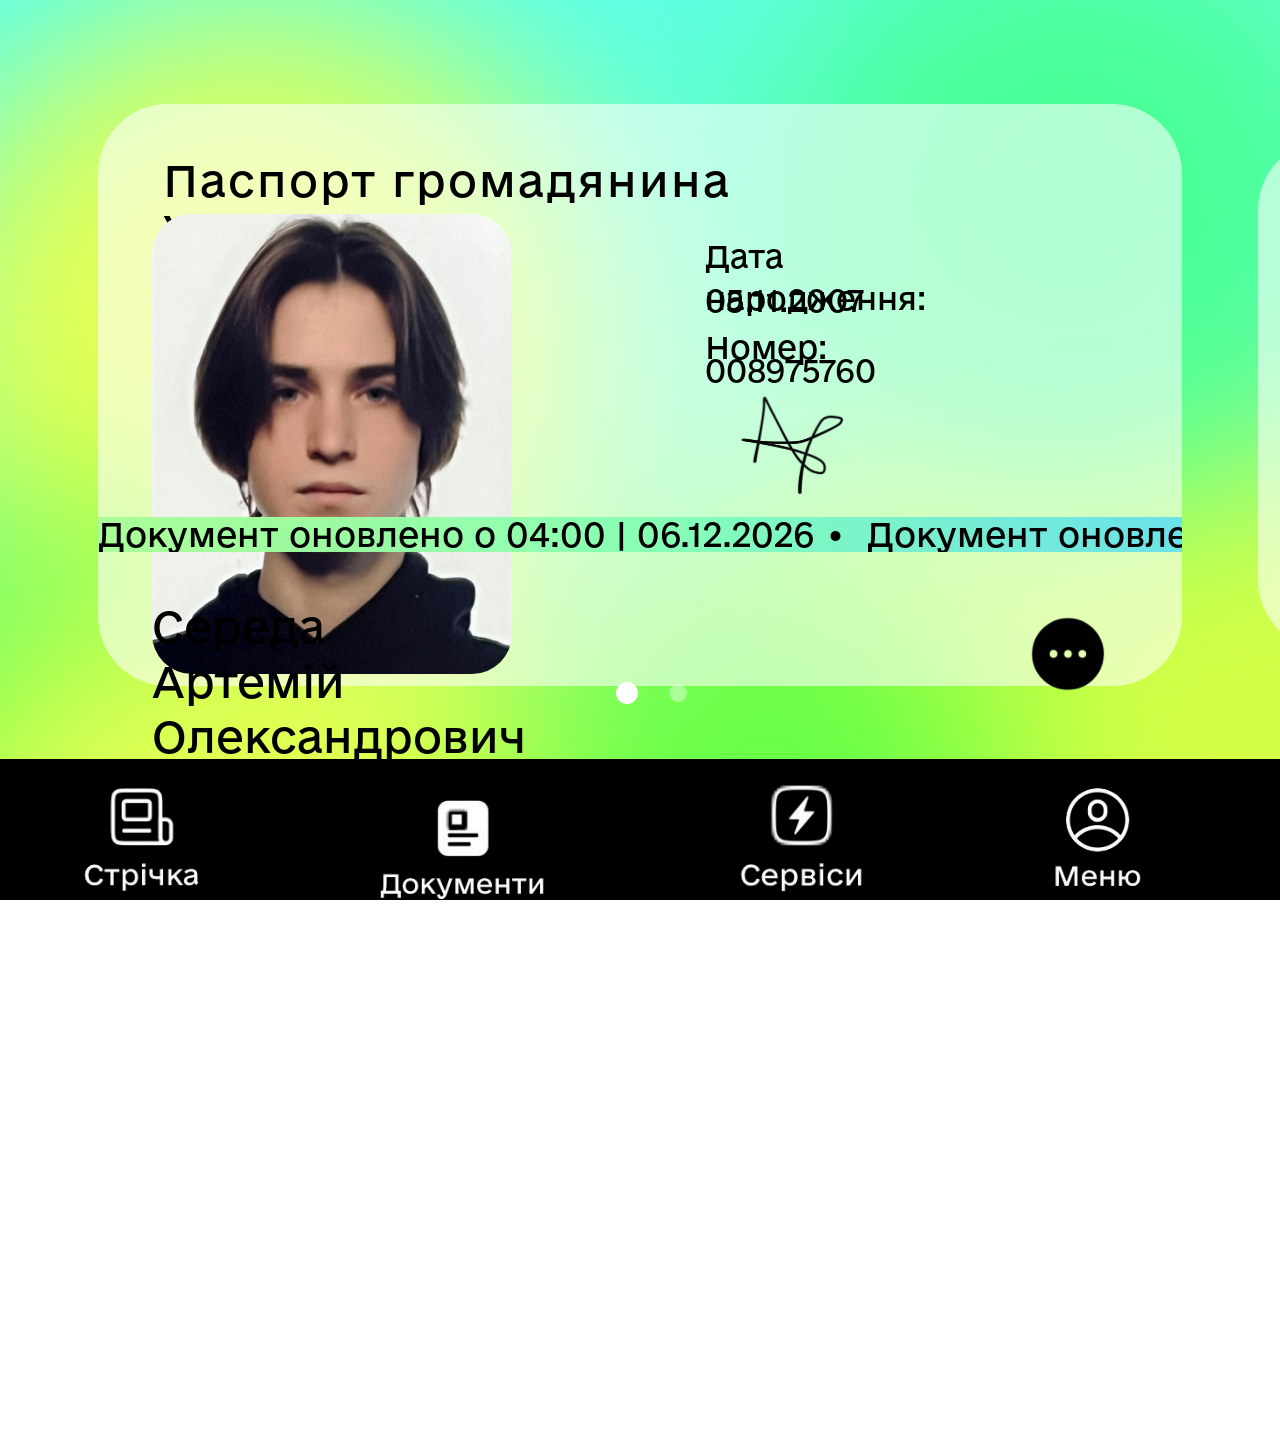
==== index.html @ 856f073b "Add files via upload" ====
<!DOCTYPE html>
<html lang="ru">
<head>
<meta charset="UTF-8">
<link rel="stylesheet" href="style.css">
<link rel="icon" type="image/png" href="unnamed.jpg">
<link rel="apple-touch-icon" href="unnamed.jpg">
<meta name="viewport" content="width=device-width, initial-scale=0.4, maximum-scale=0.4, user-scalable=no">
<script src="scripts.js"></script>
<link rel="manifest" href="manifest.json">
</head>
<body>

  <div class="orbit orbit1">
  <div class="blob blob1"></div>
</div>
<div class="orbit orbit2">
  <div class="blob blob2"></div>
</div>
<div class="orbit orbit3">
  <div class="blob blob3"></div>
</div>
<div class="orbit orbit4">
  <div class="blob blob4"></div>
</div>
<div class="orbit orbit5">
  <div class="blob blob5"></div>
</div>
<div class="orbit orbit6">
  <div class="blob blob6"></div>
</div>

<div class="container-document front">
      <h1>Паспорт громадянина<br>України</h1>
      <img src="images.jpg">
      <p>Дата<br>народження:</p>
      <p class="date">05.11.2007</p>
      <p class="number">Номер:</p>
      <p class="numbero">008975760</p>
      <div class="container-diisnosti">
         <div class="marquee" id="marquee">
        </div>
        </div>
        <img class="pidpis" src="pidpis.png">
      <p class="PIB">Середа<br>Артемiй<br>Олександрович</p>
      <button class="options"></button>
      </div>
    <div class="container-document-2 back">
        <p class="code-text">Код діятиме ще <span id="timer">3:00</span> хв</p>
        <img class="qrcode" src="qrcode.png">
        <button class="qr-button"></button>
        <button class="strih-button"></button>
    </div>

        
    
    <div class="container-document-3">
      <h1 class="platnik">Картка платника<br>податкiв</h1>
      <h2 class="RNOKPP">РНОКПП</h2>
      <p class="PIB-platnik">Середа<br>Артемiй<br>Олександрович</p>
      <p class="date-birthday">Дата народження:<br>
      05.11.2007</p>
      <div class="container-diisnosti2">
         <div class="marquee2" id="marquee2">
        </div>
        </div>
      <p class="NumberRnokpp">3987608613</p>
      <button class="copy-paste"></button>
      <button class="options"></button>
    </div>
    <div class="container-document-4 back">
        <p class="code-text">Код діятиме ще <span id="timer">3:00</span> хв</p>
        <img class="qrcode" src="qrcode.png">
        <button class="qr-button"></button>
        <button class="strih-button"></button>
    </div>

  <div class="circle"></div>
  <div class="circle2"></div>

  <div class="down-bar">
    <img class="strichka" src="strichka.png">
    <img class="document" src="document.png">
    <img class="services" src="services.png">
    <img class="menus" src="menus.png">
  </div>

</body>
</html>
---- style.css ----
@font-face {
  font-family: "E-Ukraine-Regular";
  src: url("./e-Ukraine-Regular.otf") format("opentype");
  font-weight: normal;
  font-style: normal;
}

@font-face {
  font-family: "E-Ukraine-Bold";
  src: url("./e-Ukraine-Bold.otf") format("opentype");
  font-weight: normal;
  font-style: normal;
}

@font-face {
  font-family: "E-Ukraine-Medium";
  src: url("./e-Ukraine-Medium.otf") format("opentype");
  font-weight: normal;
  font-style: normal;
}

@font-face {
  font-family: "E-Ukraine-Thin";
  src: url("./e-Ukraine-Thin.otf") format("opentype");
  font-weight: normal;
  font-style: normal;
}

html, body {
  margin: 0;
  padding: 0;
  width: 100vw;
  height: 100vh;
  overflow: hidden;
  display: flex;
  justify-content: center;
  align-items: center;
  perspective: 25000px;
  background-attachment: fixed;
  background-size: cover;
  white-space: nowrap;

  /* Стартовый фон */
  background: linear-gradient(160deg, #57fff4, #6bffce, #65e0ff);
  animation: gradientFlow 15s ease-in-out infinite alternate;
}

body.screen-2 .container-document,
body.screen-2 .container-document-2 {
  transform: translateX(-120%);
  opacity: 0;
  pointer-events: none;
}

/* Третий въезжает и становится как обычный документ */
body.screen-2 .container-document-3 {
  right: 10%;      /* ставим по центру, подгони при необходимости */
  top: 11.5%;
  height: 58%;     /* как у остальных */
  opacity: 1;
}

/* ---- МЯГКИЙ ФОН КАК В ДІЇ ---- */
body::before {
  content: "";
  position: fixed;
  inset: 0;
  z-index: -1;
  background: inherit; /* повторяет фон body */
  filter: blur(2px);
  opacity: 0.9;
  animation: huePulse 20s linear infinite alternate;
}

/* Анимация плавного движения фона */
@keyframes gradientFlow {
  0% {
    background-position: 0% 50%;
    background: linear-gradient(160deg, #57fff4, #6bffce, #65e0ff);
  }
  50% {
    background-position: 100% 50%;
    background: linear-gradient(160deg, #6bffce, #65e0ff, #57fff4);
  }
  100% {
    background-position: 0% 50%;
    background: linear-gradient(160deg, #65e0ff, #57fff4, #6bffce);
  }
}

/* Едва заметное “дыхание” цвета */
@keyframes huePulse {
  0%   { filter: hue-rotate(0deg) brightness(1); }
  50%  { filter: hue-rotate(15deg) brightness(1.05); }
  100% { filter: hue-rotate(-15deg) brightness(1); }
}

/* ---- БЛОБЫ ---- */
.blob {
  position: absolute;
  border-radius: 50%;
  filter: blur(100px);
  opacity: 1;
  animation: moveRandom 10s ease-in-out infinite;
}

/* Размеры, цвета, отдельная цветовая анимация у каждого */
.blob1 { width: 700px; height: 700px; background: #e3ff54; top: 0%; left: -8%;  animation: moveRandom 22s ease-in-out infinite, colorShift1 30s ease-in-out infinite; }
.blob2 { width: 700px; height: 700px; background: #5eff49; top: 60%; left: -20%; animation: moveRandom 25s ease-in-out infinite, colorShift2 28s ease-in-out infinite; }
.blob3 { width: 1000px; height: 1000px; background: #d4ff46; top: 40%; left: 50%; animation: moveRandom 28s ease-in-out infinite, colorShift3 35s ease-in-out infinite; }
.blob4 { width: 900px; height: 900px; background: #e3ff54; top: 60%; left: -10%; animation: moveRandom 26s ease-in-out infinite, colorShift4 32s ease-in-out infinite; }
.blob5 { width: 600px; height: 600px; background: #49ff95; top: -10%; left: 60%; animation: moveRandom 30s ease-in-out infinite, colorShift5 37s ease-in-out infinite; }
.blob6 { width: 500px; height: 500px; background: #66ff47; top: 60%; left: 40%; animation: moveRandom 32s ease-in-out infinite, colorShift6 39s ease-in-out infinite; }

/* ---- Анимация движения ---- */
@keyframes moveRandom {
  0%   { transform: translate(0, 0) scale(1); }
  20%  { transform: translate(50px, -100px) scale(1.1); }
  40%  { transform: translate(-80px, 60px) scale(0.9); }
  60%  { transform: translate(120px, 100px) scale(1.15); }
  80%  { transform: translate(-100px, -80px) scale(1.05); }
  100% { transform: translate(0, 0) scale(1); }
}

/* ---- Независимые цветовые циклы (мягко-красочные версии) ---- */
@keyframes colorShift1 {
  0% { background-color: #f6ff94; }
  25% { background-color: #c7f7ff; }
  50% { background-color: #93d7ff; }
  75% { background-color: #b6ffda; }
  90% { background-color: #e3c6ff; }
  100% { background-color: #f6ff94; }
}

@keyframes colorShift2 {
  0% { background-color: #b7ff9f; }
  25% { background-color: #e3c6ff; }
  50% { background-color: #b6ffda; }
  75% { background-color: #c7f7ff; }
  90% { background-color: #7ec3ff; }
  100% { background-color: #b7ff9f; }
}

@keyframes colorShift3 {
  0% { background-color: #f1ff86; }
  25% { background-color: #b6ffda; }
  50% { background-color: #e3c6ff; }
  75% { background-color: #c7f7ff; }
  90% { background-color: #94ffe9; }
  100% { background-color: #f1ff86; }
}

@keyframes colorShift4 {
  0% { background-color: #f6ff94; }
  25% { background-color: #7ec3ff; }
  50% { background-color: #b6ffda; }
  75% { background-color: #c7f7ff; }
  90% { background-color: #e3c6ff; }
  100% { background-color: #f6ff94; }
}

@keyframes colorShift5 {
  0% { background-color: #97ffd1; }
  25% { background-color: #97e0ff; }
  50% { background-color: #c7f7ff; }
  75% { background-color: #b6ffda; }
  90% { background-color: #e3c6ff; }
  100% { background-color: #97ffd1; }
}

@keyframes colorShift6 {
  0% { background-color: #aaff93; }
  25% { background-color: #e3c6ff; }
  50% { background-color: #b6ffda; }
  75% { background-color: #c7f7ff; }
  85% { background-color: #97ffd1; }
  95% { background-color: #d7aaff; }
  100% { background-color: #aaff93; }
}


  .container-document{    
    width: 80%;
    height: 58%;
    margin: auto auto;
    position: absolute;
    top: 11.5%;
    padding: 30px;
    border-radius: 70px;
    background: rgba(255, 255, 255, 0.582);
    backdrop-filter: blur(5px); 
    color: white;
    text-align: left;
    font-family: "E-Ukraine-Regular";
    transform-style: preserve-3d;
    transition: transform 0.7s;
    cursor: pointer;
    backface-visibility: hidden;
  }
  

  .container-document-2{    
    width: 80%;
    height: 58%;
    margin: auto auto;
    position: absolute;
    top: 11.5%;
    padding: 30px;
    border-radius: 70px;
    background: white;
    color: rgb(255, 255, 255);
    font-family: "E-Ukraine-Regular";
    transform-style: preserve-3d;
    transition: transform 0.7s;
    cursor: pointer;
    backface-visibility: hidden;
    justify-content: center;
    align-items: center;
    text-align: center;
  }

.container-document,
.container-document-2,
.container-document-3,
.container-document-4 {
  transition: transform 0.3s ease-in-out, opacity 0.3s ease-in-out, right 0.3s ease-in-out, height 0.3s ease-in-out, top 0.3s ease-in-out;
}


.code-text {
  color: #888;
  font-size: 27px;
  margin-bottom: 10px;
  position: relative;
  top: 5%;
}

.qrcode {
  position: absolute;
  left: 14%;
  top: 16%;
  width: 75%;
  height: 50%;
}

.qr-button {
  width: 160px;
  height: 220px;
  position: absolute;
  top: 75.5%;
  left: 22%;
  background-image: url('qr-button.png');
  background-color: transparent;
  background-size: cover;
  background-position: center; 
  border: none; 
  outline: none; 
}

.strih-button {
  width: 200px;
  height: 240px;
  position: absolute;
  top: 74.8%;
  left: 58%;
  background-image: url('strih-button.png');
  background-color: transparent;
  background-size: cover;
  background-position: center; 
  border: none; 
  outline: none; 
}

.container-document-3 {
  width: 80%;
  height: 50%;
  margin: auto auto;
  position: absolute;
  top: 15.5%;
  right: -83%;          
  padding: 30px;
  border-radius: 70px;
  background: rgba(255, 255, 255, 0.582);
  backdrop-filter: blur(5px); 
  color: white;
  text-align: left;
  font-family: "E-Ukraine-Regular";
  transition: transform 0.7s;
  transform-style: preserve-3d;
  opacity: 1;        
}

.container-document-3 .platnik {
    font-size: 42px;
    margin-bottom: 10px;
    color: #000000;
    position: absolute;
    left: 6%;
    top: 4%;
    letter-spacing: 2px;
    font-weight: 400;
}

.container-document-3 .RNOKPP {
    font-size: 38px;
    margin-bottom: 10px;
    color: #000000;
    position: absolute;
    left: 6%;
    top: 15%;
    letter-spacing: 2px;
    font-weight: 400;
}

.container-document-3 .PIB-platnik {
    font-size: 33px;
    margin-bottom: 10px;
    color: #000000;
    line-height: 1.5;
    position: absolute;
    left: 6%;
    top: 24%;
}

.container-document-3 .date-birthday {
    font-size: 29px;
    margin-bottom: 10px;
    color: #000000;
    line-height: 1.8;
    position: absolute;
    left: 6%;
    top: 40%;
}

.container-document-3 .container-diisnosti2 {
  position: absolute;
  top: 74%;
  left: 0;
  width: 100%;
  height: 6%;
  overflow: hidden; 
  background: linear-gradient(90deg, #abfd97,#4cd480ee, #2ca8c7b8);
  font-family: "E-Ukraine-Regular";
  font-weight: 500;
  display: flex;
  align-items: center;
}

.container-document-3 .marquee2 {
  display: flex;
  white-space: nowrap;
  animation: marquee 10s linear infinite;
}

.marquee2 span {
  font-size: 32px;
  color: #000000;
  padding-right: 20px;
}

.container-document-3 .NumberRnokpp {
    font-size: 70px;
    color: #000000;
    line-height: 1.3;
    position: absolute;
    left: 5%;
    top: 80%;
}

.container-document-3 .copy-paste {
  width: 55px;
  height: 58px;
  position: absolute;
  top: 87%;
  left: 59%;
  background-image: url('copy-paste.png');
  background-color: transparent;
  background-size: cover;
  background-position: center; 
  border: none; 
  outline: none;
}


 .container-document-4{    
    width: 80%;
    height: 58%;
    margin: auto auto;
    position: absolute;
    top: 11.5%;
    padding: 30px;
    border-radius: 70px;
    background: white;
    color: rgb(255, 255, 255);
    font-family: "E-Ukraine-Regular";
    transform-style: preserve-3d;
    transition: transform 0.7s;
    cursor: pointer;
    backface-visibility: hidden;
    justify-content: center;
    align-items: center;
    text-align: center;
  }

.container-document-2 {
  transform: rotateY(180deg);
}

body.flip1 .container-document {
  transform: rotateY(180deg);
}

body.flip1 .container-document-2 {
  transform: rotateY(360deg);
}

.container-document-4 {
  transform: rotateY(180deg);
}

body.flip2 .container-document-3 {
  transform: rotateY(180deg);
}

body.flip2 .container-document-4 {
  transform: rotateY(360deg);
}


body:not(.screen-2) .container-diisnosti2 {
  opacity: 0;
  transition: opacity 0.4s ease;
  pointer-events: none; /* чтобы не мешала кликам */
}

/* Когда включён второй экран — полоса появляется */
body.screen-2 .container-diisnosti2 {
  opacity: 1;
  transition: opacity 0.4s ease;
  pointer-events: auto;
}


body.screen-2 .container-document-3 {
  width: 80%;
  height: 58%;
  position: absolute;
  top: 11.5%;
  left: 7%;
  opacity: 1;
}

body.screen-2 .container-document{
  transform: translateX(-103%);    
  opacity: 1;
  width: 80%;
  height: 50%;
  margin: auto auto;
  position: absolute;
  top: 15.5%;  
  pointer-events: none;
}

/* Когда первый экран (по умолчанию) — полоса видна */
body:not(.screen-2) .container-diisnosti {
  opacity: 1;
  transition: opacity 0.4s ease;
}

/* Когда включён второй экран — полоса исчезает */
body.screen-2 .container-diisnosti {
  opacity: 0;
  transition: opacity 0.4s ease;
  pointer-events: none; 
}


  .container-document h1 {
    font-size: 42px;
    margin-bottom: 10px;
    color: #000000;
    position: absolute;
    left: 6%;
    top: 4%;
    letter-spacing: 2px;
    font-weight: 400;
  }

  .container-document p {
    font-size: 30px;
    font-weight: 200;
    margin-bottom: 10px;
    color: #000000;
    line-height: 1.4;
    position: absolute;
    left: 56%;
    top: 17.5%;
  }

  .container-document p.date {
    font-size: 30px;
    margin-bottom: 10px;
    color: #000000;

    position: absolute;
    left: 56%;
    top: 25%;
  }

  .container-document p.number {
    font-size: 30px;
    margin-bottom: 10px;
    color: #000000;

    position: absolute;
    left: 56%;
    top: 33%;
  }

  .container-document p.numbero {
    font-size: 30px;
    margin-bottom: 10px;
    color: #000000;

    position: absolute;
    left: 56%;
    top: 37%;
  }

  img {
    width: 360px;
    height: 460px;
    border-radius: 40px; 
    object-fit: cover;  
    position: absolute;
    top: 19%; 
    left: 5%;
  }

.container-diisnosti {
  position: absolute;
  top: 71%;
  left: 0;
  width: 100%;
  height: 6%;
  overflow: hidden; 
  background: linear-gradient(90deg, #abfd97,#83ffb2ee, #40d6fbb8);
  font-family: "E-Ukraine-Regular";
  font-weight: 500;
  display: flex;
  align-items: center;
}

.marquee {
  display: flex;
  white-space: nowrap;
  animation: marquee 10s linear infinite;
}

.marquee span {
  font-size: 32px;
  color: #000000;
  padding-right: 20px;
}

@keyframes marquee {
  0% {
    transform: translateX(0);
  }
  100% {
    transform: translateX(-50%);
  }
}

.container-document p.PIB {
    font-size: 42px;
    color: #000000;
    line-height: 1.3;
    position: absolute;
    left: 5%;
    top: 78%;
}

.options {
  width: 75px;
  height: 75px;
  position: absolute;
  top: 88%;
  left: 86%;
  background-image: url('menu.png');
  background-color: transparent;
  background-size: cover;
  background-position: center; 
  border: none; 
  outline: none;           
}

.options:active {
  background-color: transparent;
  transform: none;
}

.pidpis {
    width: 150px;
    height: 150px;
    border-radius: 40px; 
    object-fit: cover;  
    position: absolute;
    top: 45%; 
    left: 57%;
  }
.circle,
.circle2 {
  border-radius: 50%;
  position: absolute;
  top: 77%;
  transform: translate(-50%, -50%);
  transition: all 0.3s ease;
}

/* Базовые размеры и цвета (первый активен) */
.circle {
  height: 22px;
  width: 22px;
  left: 49%;
  background-color: white;
}

.circle2 {
  height: 18px;
  width: 18px;
  left: 53%;
  background-color: rgba(255, 255, 255, 0.4);
}


body.screen-2 .circle {
  height: 18px;
  width: 18px;
  background-color: rgba(255, 255, 255, 0.4);
}

body.screen-2 .circle2 {
  height: 22px;
  width: 22px;
  background-color: white;
}

.down-bar {    
    width: 100%;
    height: 10%;
    margin: auto auto;
    position: absolute;
    bottom: -1%;
    padding: 30px;
    background: rgba(0, 0, 0);
    backdrop-filter: blur(5px); 
    color: white;
    text-align: left;
    font-family: "E-Ukraine-Regular";
  }


  .strichka {
    width: 130px;
    height: 130px; 
    object-fit: cover;  
    position: absolute;
    top: 6%; 
    left: 8%;
  }

  .document {
    width: 183px;
    height: 183px; 
    object-fit: cover;  
    position: absolute;
    top: -1%; 
    left: 30%;
  }

  .services {
    width: 138px;
    height: 138px; 
    object-fit: cover;  
    position: absolute;
    top: 7%; 
    left: 57%;
  }

  .menus {
    width: 138px;
    height: 138px; 
    object-fit: cover;  
    position: absolute;
    top: 6%; 
    left: 79%;
  }
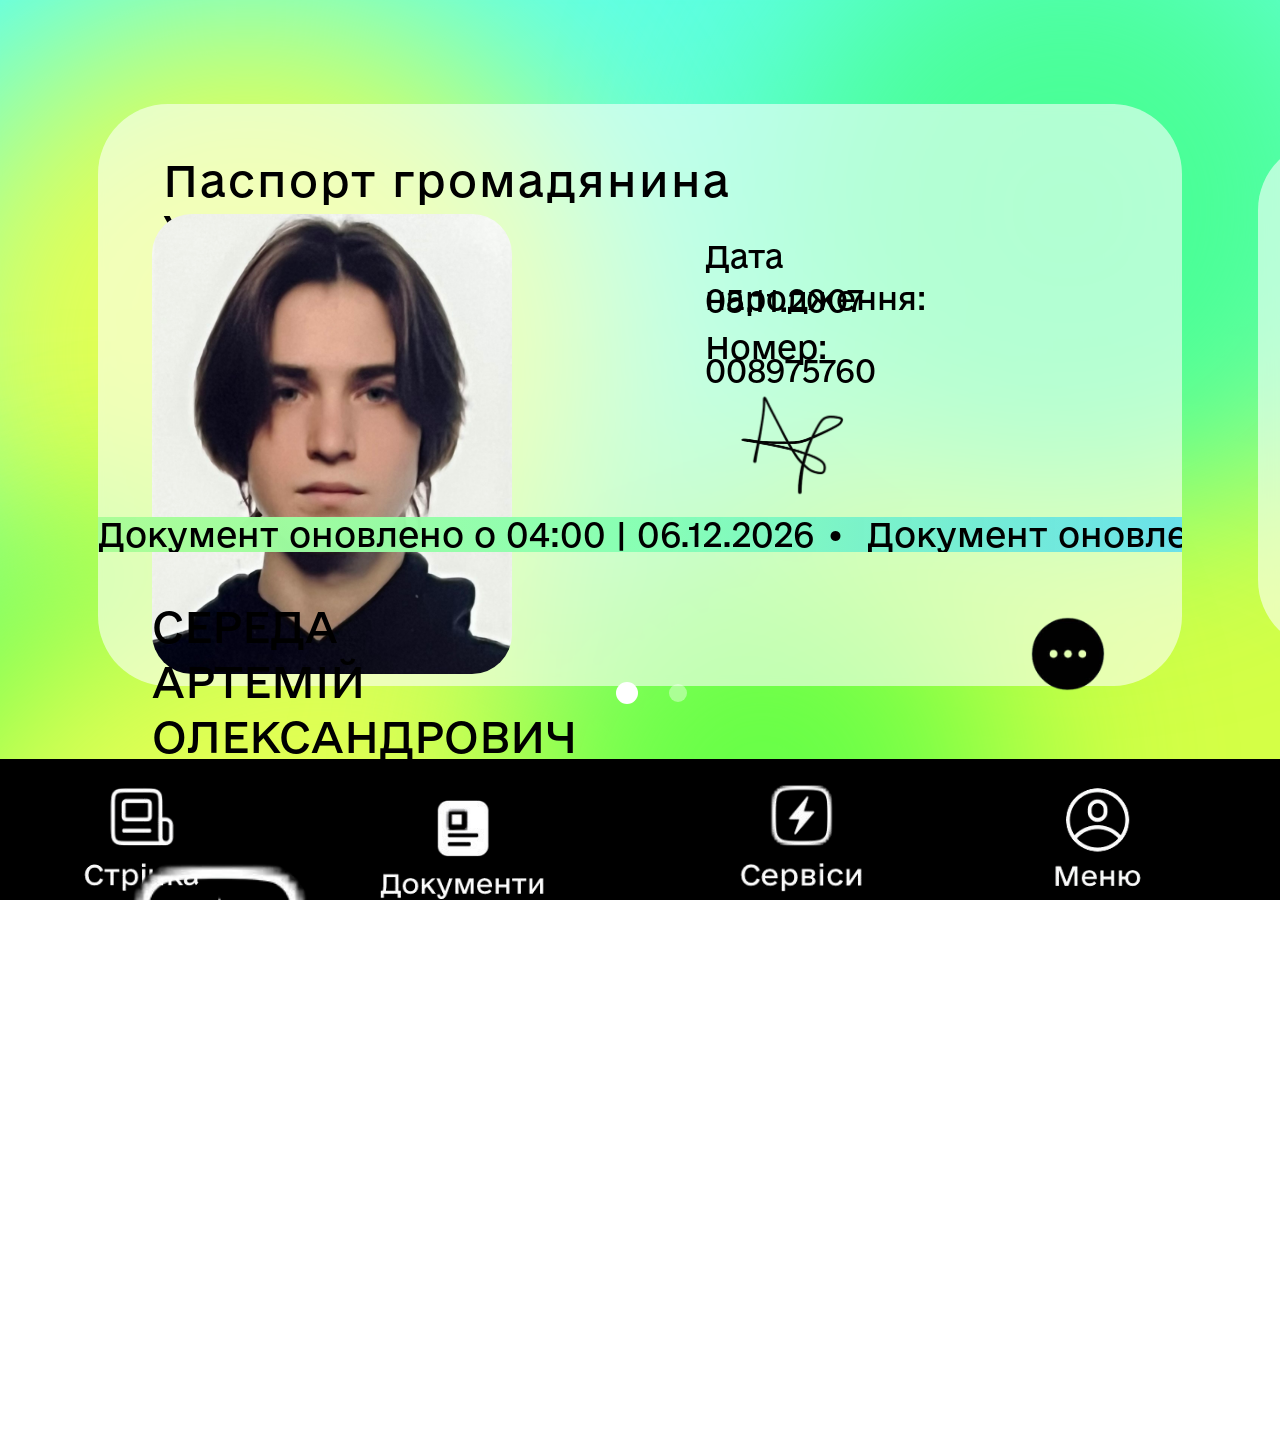
==== commit a4133106: "Update index.html" ====
--- a/index.html
+++ b/index.html
@@ -5,9 +5,13 @@
 <link rel="stylesheet" href="style.css">
 <link rel="icon" type="image/png" href="unnamed.jpg">
 <link rel="apple-touch-icon" href="unnamed.jpg">
-<meta name="viewport" content="width=device-width, initial-scale=0.4, maximum-scale=0.4, user-scalable=no">
 <script src="scripts.js"></script>
 <link rel="manifest" href="manifest.json">
+<meta name="viewport" content="width=device-width, initial-scale=1.0, viewport-fit=cover">
+
+<meta name="apple-mobile-web-app-capable" content="yes">
+<meta name="apple-mobile-web-app-status-bar-style" content="default">
+<meta name="apple-mobile-web-app-title" content="Мій паспорт">
 </head>
 <body>
 
@@ -42,7 +46,7 @@
         </div>
         </div>
         <img class="pidpis" src="pidpis.png">
-      <p class="PIB">Середа<br>Артемiй<br>Олександрович</p>
+      <p class="PIB">СЕРЕДA<br>АРТЕМIЙ<br>ОЛЕКСАНДРОВИЧ</p>
       <button class="options"></button>
       </div>
     <div class="container-document-2 back">
@@ -52,7 +56,6 @@
         <button class="strih-button"></button>
     </div>
 
-        
     
     <div class="container-document-3">
       <h1 class="platnik">Картка платника<br>податкiв</h1>
@@ -81,6 +84,7 @@
   <div class="down-bar">
     <img class="strichka" src="strichka.png">
     <img class="document" src="document.png">
+    <img class="diiaai" src="diia_ai.png">
     <img class="services" src="services.png">
     <img class="menus" src="menus.png">
   </div>
